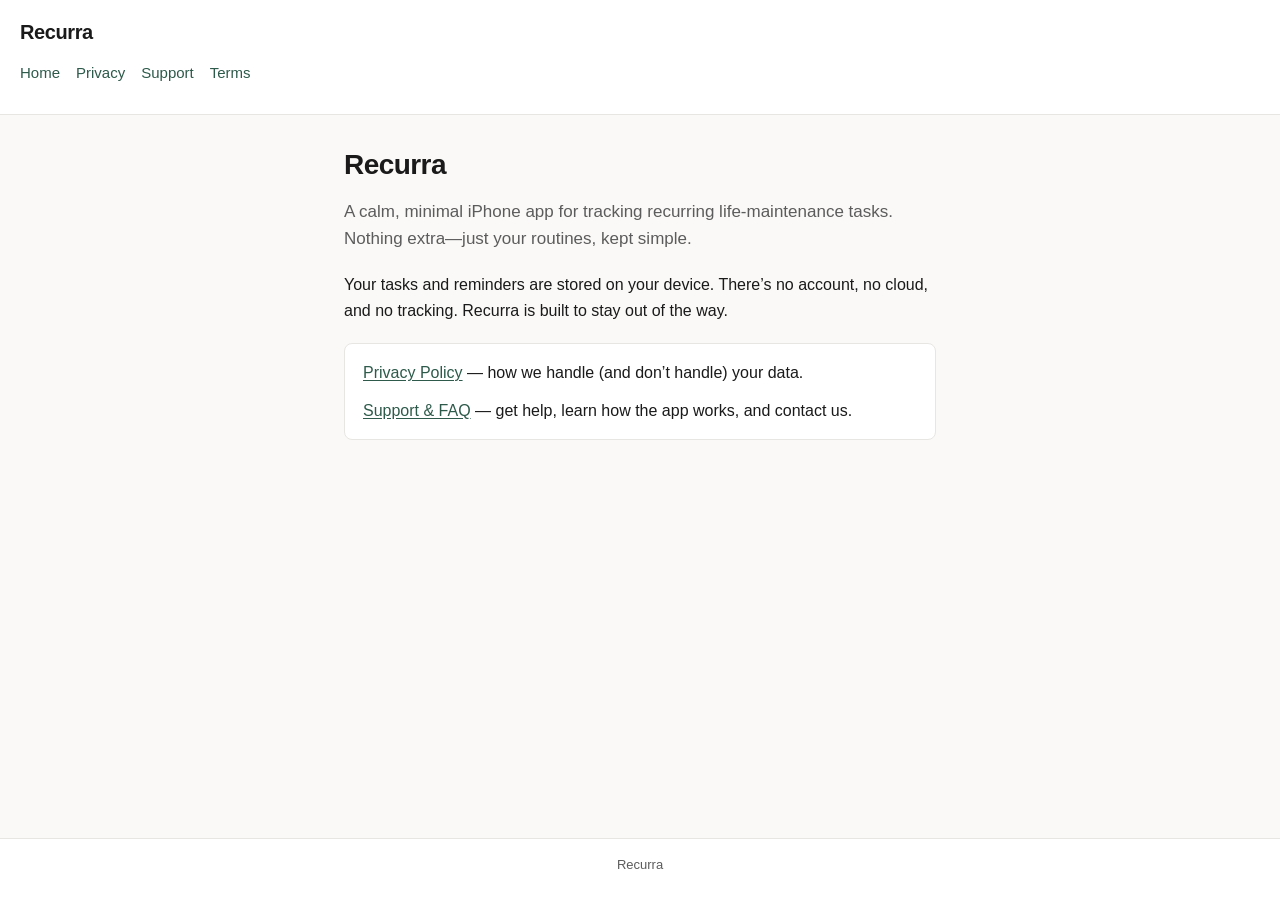
==== index.html @ e51c95db "Add files via upload" ====
<!DOCTYPE html>
<html lang="en">
  <head>
    <meta charset="utf-8" />
    <meta name="viewport" content="width=device-width, initial-scale=1" />
    <title>Recurra</title>
    <meta name="description" content="Recurra is a simple iPhone app for recurring life-maintenance tasks. Your data stays on your device." />
    <link rel="stylesheet" href="styles.css" />
  </head>
  <body>
    <header>
      <p class="site-title"><a href="index.html">Recurra</a></p>
      <nav aria-label="Main">
        <ul>
          <li><a href="index.html" aria-current="page">Home</a></li>
          <li><a href="privacy.html">Privacy</a></li>
          <li><a href="support.html">Support</a></li>
          <li><a href="terms.html">Terms</a></li>
        </ul>
      </nav>
    </header>

    <main>
      <h1>Recurra</h1>
      <p class="lead">
        A calm, minimal iPhone app for tracking recurring life-maintenance tasks. Nothing extra—just your routines, kept simple.
      </p>
      <p>
        Your tasks and reminders are stored on your device. There’s no account, no cloud, and no tracking. Recurra is built to stay out of the way.
      </p>
      <div class="callout">
        <p>
          <a href="privacy.html">Privacy Policy</a> — how we handle (and don’t handle) your data.
        </p>
        <p>
          <a href="support.html">Support &amp; FAQ</a> — get help, learn how the app works, and contact us.
        </p>
      </div>
    </main>

    <footer>
      <p>Recurra</p>
    </footer>
  </body>
</html>
---- styles.css ----
/* Recurra static site — minimal, mobile-friendly */

:root {
  --bg: #faf9f7;
  --text: #1a1a1a;
  --muted: #5c5c5c;
  --link: #2d5a4a;
  --link-hover: #1f3f34;
  --border: #e8e6e3;
  --max: 40rem;
}

* {
  box-sizing: border-box;
}

html {
  font-size: 100%;
  -webkit-text-size-adjust: 100%;
}

body {
  margin: 0;
  padding: 0;
  font-family: -apple-system, BlinkMacSystemFont, "Segoe UI", Roboto, "Helvetica Neue", Arial, sans-serif;
  line-height: 1.6;
  color: var(--text);
  background: var(--bg);
  min-height: 100vh;
  display: flex;
  flex-direction: column;
}

a {
  color: var(--link);
  text-decoration: underline;
  text-underline-offset: 0.12em;
}

a:hover,
a:focus-visible {
  color: var(--link-hover);
}

a:focus-visible {
  outline: 2px solid var(--link);
  outline-offset: 2px;
}

header {
  border-bottom: 1px solid var(--border);
  padding: 1rem 1.25rem;
  background: #fff;
}

.site-title {
  margin: 0 0 0.75rem;
  font-size: 1.25rem;
  font-weight: 600;
  letter-spacing: -0.02em;
}

.site-title a {
  color: var(--text);
  text-decoration: none;
}

.site-title a:hover {
  color: var(--link);
}

nav ul {
  list-style: none;
  margin: 0;
  padding: 0;
  display: flex;
  flex-wrap: wrap;
  gap: 0.5rem 1rem;
}

nav a {
  font-size: 0.9375rem;
  text-decoration: none;
}

main {
  flex: 1;
  width: 100%;
  max-width: var(--max);
  margin: 0 auto;
  padding: 1.5rem 1.25rem 2.5rem;
}

h1 {
  font-size: 1.5rem;
  font-weight: 600;
  letter-spacing: -0.02em;
  margin: 0 0 1rem;
  line-height: 1.25;
}

h2 {
  font-size: 1.125rem;
  font-weight: 600;
  margin: 1.75rem 0 0.5rem;
  letter-spacing: -0.01em;
}

p,
li {
  margin: 0 0 0.75rem;
  color: var(--text);
}

.lead {
  font-size: 1.0625rem;
  color: var(--muted);
  margin-bottom: 1.25rem;
}

ul.plain {
  margin: 0.5rem 0 1rem;
  padding-left: 1.25rem;
}

ul.plain li {
  margin-bottom: 0.5rem;
}

.meta {
  font-size: 0.875rem;
  color: var(--muted);
  margin-top: 2rem;
  padding-top: 1rem;
  border-top: 1px solid var(--border);
}

.faq-item {
  margin-bottom: 1.25rem;
}

.faq-item p:last-child {
  margin-bottom: 0;
}

.faq-item strong {
  display: block;
  margin-bottom: 0.35rem;
  color: var(--text);
}

footer {
  padding: 1rem 1.25rem 1.5rem;
  text-align: center;
  font-size: 0.8125rem;
  color: var(--muted);
  border-top: 1px solid var(--border);
  background: #fff;
}

footer p {
  margin: 0;
  color: var(--muted);
}

.callout {
  background: #fff;
  border: 1px solid var(--border);
  border-radius: 8px;
  padding: 1rem 1.125rem;
  margin: 1.25rem 0;
}

.callout p:last-child {
  margin-bottom: 0;
}

@media (min-width: 32rem) {
  main {
    padding: 2rem 1.5rem 3rem;
  }

  h1 {
    font-size: 1.75rem;
  }
}
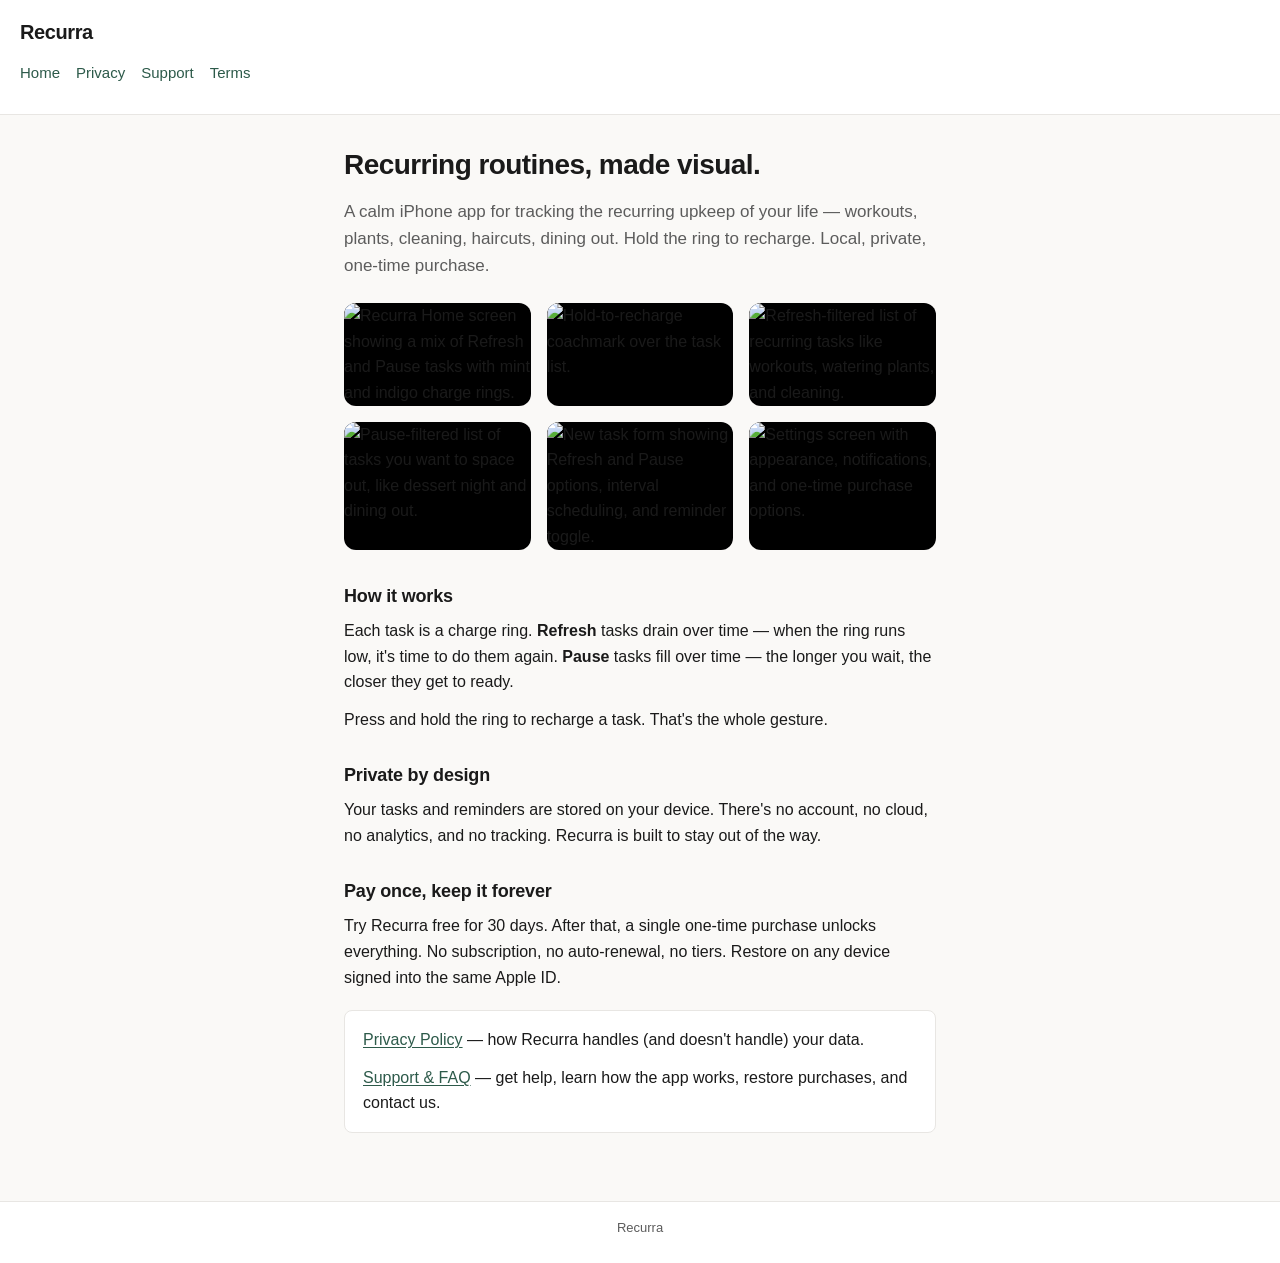
==== commit 8f9ce8bb: "refresh" ====
--- a/index.html
+++ b/index.html
@@ -3,8 +3,8 @@
   <head>
     <meta charset="utf-8" />
     <meta name="viewport" content="width=device-width, initial-scale=1" />
-    <title>Recurra</title>
-    <meta name="description" content="Recurra is a simple iPhone app for recurring life-maintenance tasks. Your data stays on your device." />
+    <title>Recurra — Recurring routines, made visual</title>
+    <meta name="description" content="Recurra is a calm iPhone app for recurring life-maintenance tasks. Hold the ring to recharge. Local, private, one-time purchase." />
     <link rel="stylesheet" href="styles.css" />
   </head>
   <body>
@@ -21,19 +21,44 @@
     </header>
 
     <main>
-      <h1>Recurra</h1>
+      <h1>Recurring routines, made visual.</h1>
       <p class="lead">
-        A calm, minimal iPhone app for tracking recurring life-maintenance tasks. Nothing extra—just your routines, kept simple.
+        A calm iPhone app for tracking the recurring upkeep of your life — workouts, plants, cleaning, haircuts, dining out. Hold the ring to recharge. Local, private, one-time purchase.
+      </p>
+
+      <div class="screenshots">
+        <img src="img/main.png" alt="Recurra Home screen showing a mix of Refresh and Pause tasks with mint and indigo charge rings." loading="lazy" />
+        <img src="img/hold-to-recharge.png" alt="Hold-to-recharge coachmark over the task list." loading="lazy" />
+        <img src="img/refresh.png" alt="Refresh-filtered list of recurring tasks like workouts, watering plants, and cleaning." loading="lazy" />
+        <img src="img/pause.png" alt="Pause-filtered list of tasks you want to space out, like dessert night and dining out." loading="lazy" />
+        <img src="img/create.png" alt="New task form showing Refresh and Pause options, interval scheduling, and reminder toggle." loading="lazy" />
+        <img src="img/settings.png" alt="Settings screen with appearance, notifications, and one-time purchase options." loading="lazy" />
+      </div>
+
+      <h2>How it works</h2>
+      <p>
+        Each task is a charge ring. <strong>Refresh</strong> tasks drain over time — when the ring runs low, it's time to do them again. <strong>Pause</strong> tasks fill over time — the longer you wait, the closer they get to ready.
       </p>
       <p>
-        Your tasks and reminders are stored on your device. There’s no account, no cloud, and no tracking. Recurra is built to stay out of the way.
+        Press and hold the ring to recharge a task. That's the whole gesture.
       </p>
+
+      <h2>Private by design</h2>
+      <p>
+        Your tasks and reminders are stored on your device. There's no account, no cloud, no analytics, and no tracking. Recurra is built to stay out of the way.
+      </p>
+
+      <h2>Pay once, keep it forever</h2>
+      <p>
+        Try Recurra free for 30 days. After that, a single one-time purchase unlocks everything. No subscription, no auto-renewal, no tiers. Restore on any device signed into the same Apple ID.
+      </p>
+
       <div class="callout">
         <p>
-          <a href="privacy.html">Privacy Policy</a> — how we handle (and don’t handle) your data.
+          <a href="privacy.html">Privacy Policy</a> — how Recurra handles (and doesn't handle) your data.
         </p>
         <p>
-          <a href="support.html">Support &amp; FAQ</a> — get help, learn how the app works, and contact us.
+          <a href="support.html">Support &amp; FAQ</a> — get help, learn how the app works, restore purchases, and contact us.
         </p>
       </div>
     </main>
--- a/styles.css
+++ b/styles.css
@@ -175,6 +175,28 @@
   margin-bottom: 0;
 }
 
+.screenshots {
+  display: grid;
+  grid-template-columns: repeat(2, minmax(0, 1fr));
+  gap: 0.75rem;
+  margin: 1.5rem 0 2rem;
+}
+
+.screenshots img {
+  width: 100%;
+  height: auto;
+  border-radius: 12px;
+  background: #000;
+  display: block;
+}
+
+@media (min-width: 48rem) {
+  .screenshots {
+    grid-template-columns: repeat(3, minmax(0, 1fr));
+    gap: 1rem;
+  }
+}
+
 @media (min-width: 32rem) {
   main {
     padding: 2rem 1.5rem 3rem;
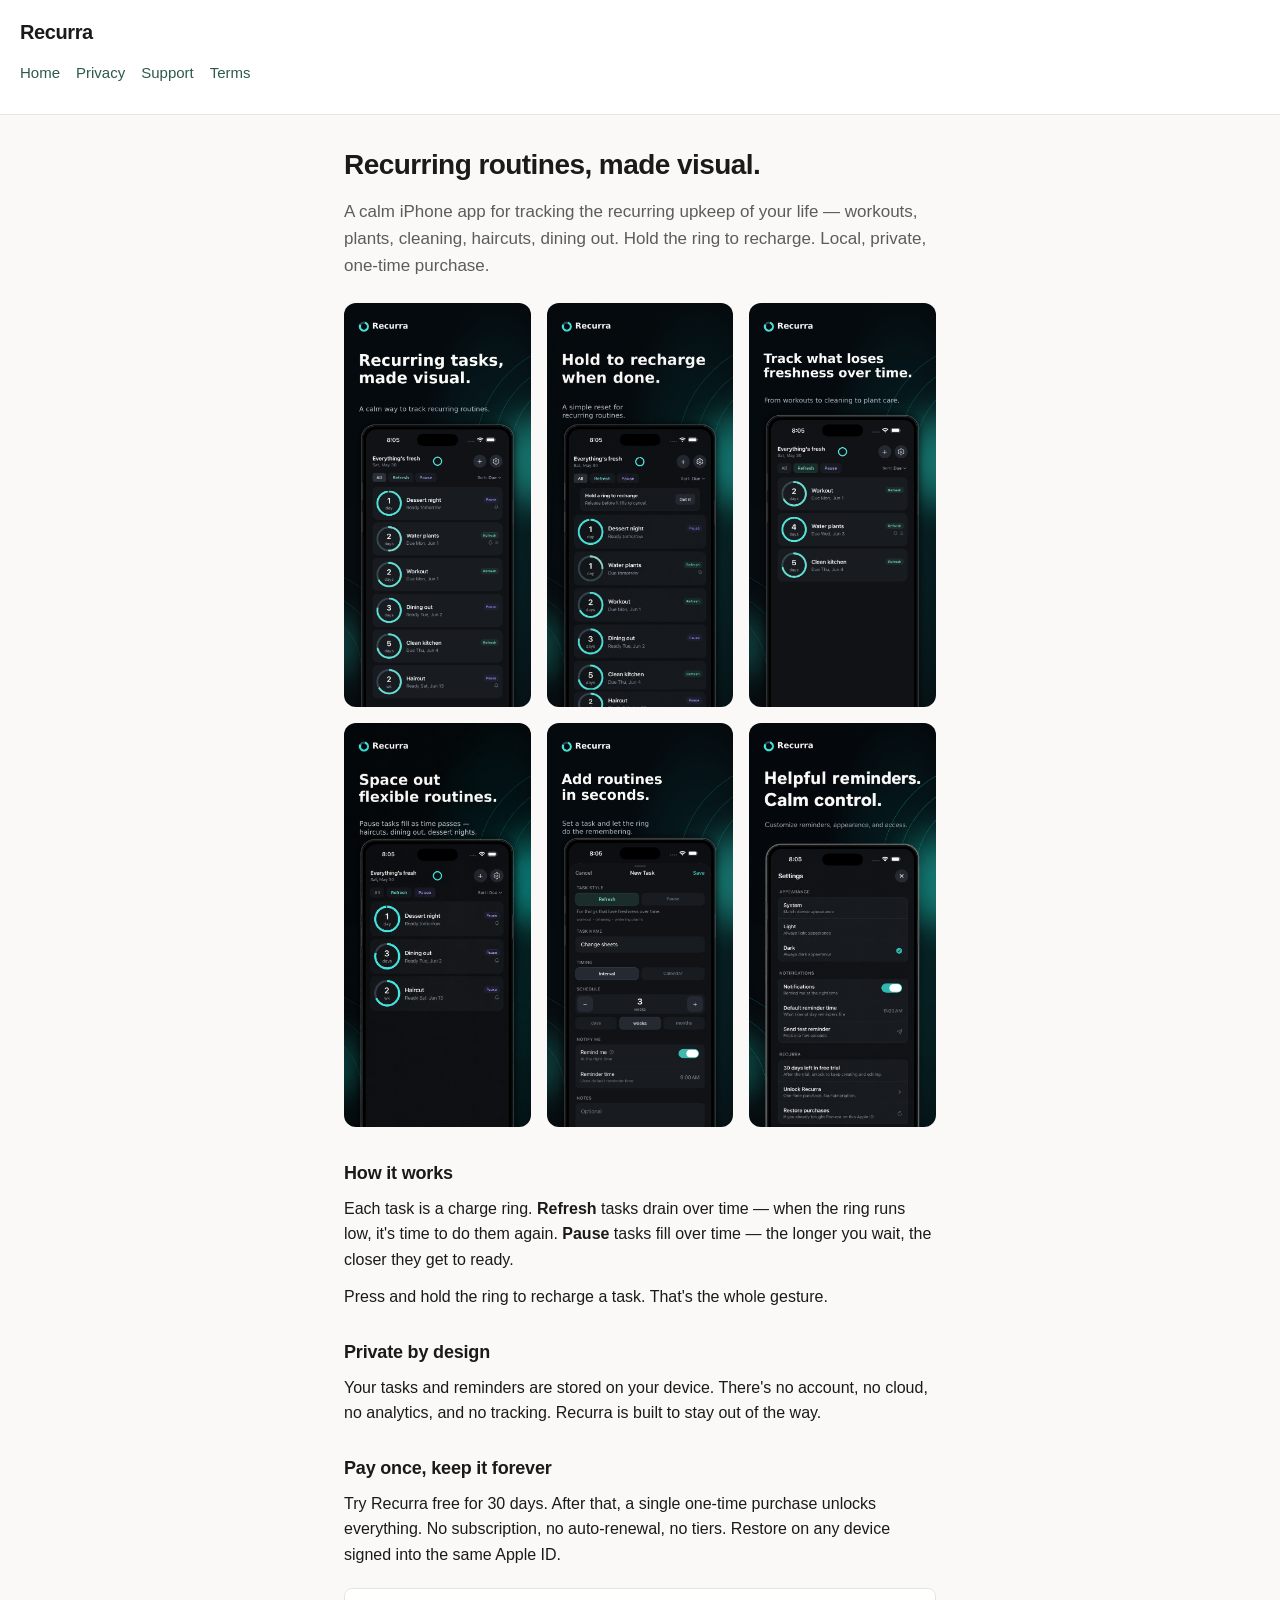
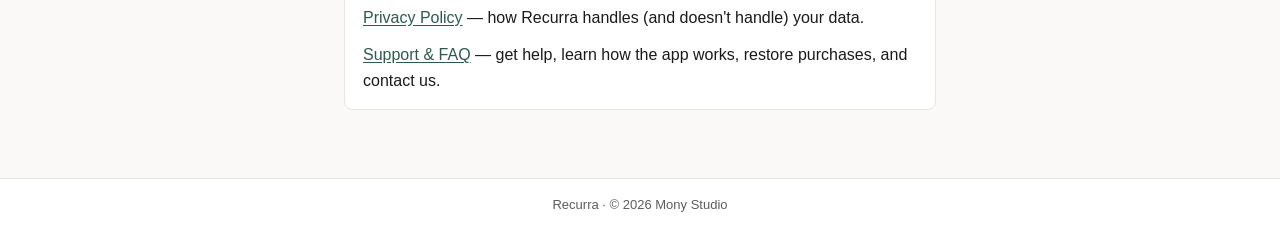
==== commit bdce5bf3: "Add files via upload" ====
--- a/index.html
+++ b/index.html
@@ -64,7 +64,7 @@
     </main>
 
     <footer>
-      <p>Recurra</p>
+      <p>Recurra &middot; &copy; 2026 Mony Studio</p>
     </footer>
   </body>
 </html>
